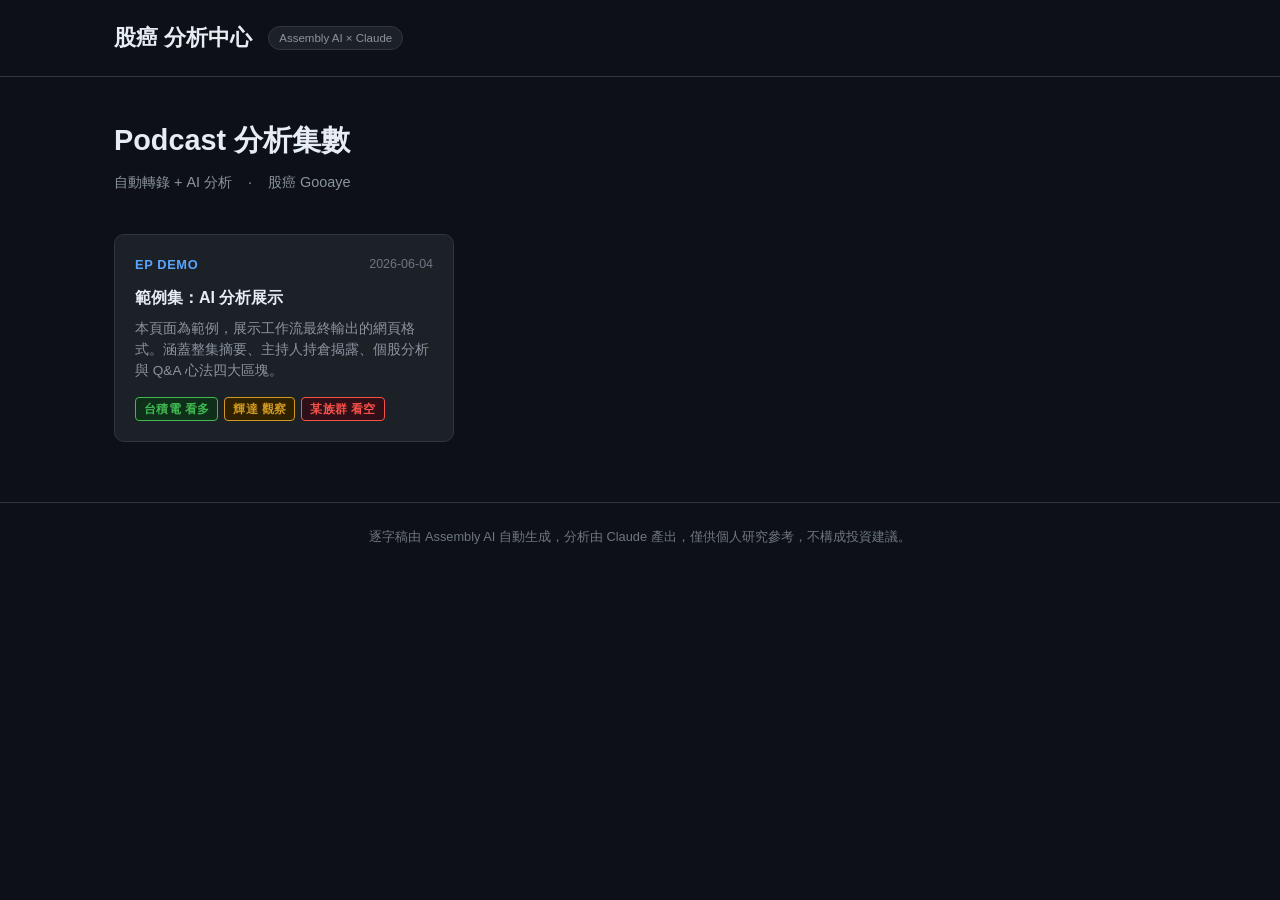
==== index.html @ 327561ce "Add files via upload" ====
<!DOCTYPE html>
<html lang="zh-TW">
<head>
  <meta charset="UTF-8" />
  <meta name="viewport" content="width=device-width, initial-scale=1.0" />
  <title>股癌 Podcast 分析中心</title>
  <link rel="stylesheet" href="style.css" />
</head>
<body>

  <header class="site-header">
    <div class="container">
      <h1><a href="index.html">股癌 分析中心</a></h1>
      <span class="header-badge">Assembly AI × Claude</span>
    </div>
  </header>

  <main class="container">
    <div class="page-hero">
      <h2>Podcast 分析集數</h2>
      <div class="meta">
        <span class="meta-item">自動轉錄 + AI 分析</span>
        <span class="meta-item">·</span>
        <span class="meta-item">股癌 Gooaye</span>
      </div>
    </div>

    <!-- 集數卡片區：每次新增集數時，在此插入一張 .ep-card -->
    <div class="ep-grid" id="ep-grid">

      <!-- 範例卡片（有真實 JSON 後替換） -->
      <a href="ep-demo.html" style="text-decoration:none; color:inherit;">
        <div class="ep-card">
          <div class="ep-card-header">
            <span class="ep-num">EP DEMO</span>
            <span class="ep-date">2026-06-04</span>
          </div>
          <h3>範例集：AI 分析展示</h3>
          <p>本頁面為範例，展示工作流最終輸出的網頁格式。涵蓋整集摘要、主持人持倉揭露、個股分析與 Q&A 心法四大區塊。</p>
          <div class="ep-card-footer">
            <span class="badge badge-bullish">台積電 看多</span>
            <span class="badge badge-watchful">輝達 觀察</span>
            <span class="badge badge-bearish">某族群 看空</span>
          </div>
        </div>
      </a>

      <!-- ── 新集數插入點 ──
           格式：
           <a href="ep-XXX.html" style="text-decoration:none; color:inherit;">
             <div class="ep-card">
               <div class="ep-card-header">
                 <span class="ep-num">EP XXX</span>
                 <span class="ep-date">YYYY-MM-DD</span>
               </div>
               <h3>[集數標題]</h3>
               <p>[summary 前 120 字]</p>
               <div class="ep-card-footer">
                 [股票 badge ...]
               </div>
             </div>
           </a>
      -->

    </div>
  </main>

  <footer class="site-footer">
    <div class="container">
      逐字稿由 Assembly AI 自動生成，分析由 Claude 產出，僅供個人研究參考，不構成投資建議。
    </div>
  </footer>

</body>
</html>
---- style.css ----
* {
  margin: 0;
  padding: 0;
  box-sizing: border-box;
}

:root {
  --bg-primary: #0d1117;
  --bg-secondary: #161b22;
  --bg-card: #1c2128;
  --border: #30363d;
  --text-primary: #e6edf3;
  --text-secondary: #8b949e;
  --text-muted: #6e7681;
  --accent: #58a6ff;
  --accent-hover: #79b8ff;
  --bullish: #3fb950;
  --bullish-bg: #0f2f1a;
  --watchful: #d29922;
  --watchful-bg: #2f2100;
  --neutral: #8b949e;
  --neutral-bg: #21262d;
  --bearish: #f85149;
  --bearish-bg: #2f1018;
  --disclosure-accent: #bc8cff;
  --disclosure-bg: #1e1528;
}

body {
  background: var(--bg-primary);
  color: var(--text-primary);
  font-family: -apple-system, BlinkMacSystemFont, "Segoe UI", "Noto Sans TC",
    sans-serif;
  line-height: 1.6;
  min-height: 100vh;
}

a {
  color: var(--accent);
  text-decoration: none;
}
a:hover {
  color: var(--accent-hover);
  text-decoration: underline;
}

/* ── Layout ── */
.container {
  max-width: 1100px;
  margin: 0 auto;
  padding: 0 24px;
}

/* ── Site Header ── */
.site-header {
  border-bottom: 1px solid var(--border);
  padding: 20px 0;
  margin-bottom: 40px;
}
.site-header .container {
  display: flex;
  align-items: center;
  gap: 16px;
}
.site-header h1 {
  font-size: 1.4rem;
  font-weight: 700;
  color: var(--text-primary);
}
.site-header h1 a {
  color: inherit;
}
.site-header h1 a:hover {
  text-decoration: none;
  color: var(--accent-hover);
}
.header-badge {
  font-size: 0.72rem;
  background: var(--bg-card);
  border: 1px solid var(--border);
  border-radius: 20px;
  padding: 2px 10px;
  color: var(--text-secondary);
}

/* ── Page Hero ── */
.page-hero {
  margin-bottom: 40px;
}
.page-hero h2 {
  font-size: 1.8rem;
  font-weight: 700;
  margin-bottom: 8px;
}
.page-hero .meta {
  color: var(--text-secondary);
  font-size: 0.9rem;
  display: flex;
  flex-wrap: wrap;
  gap: 16px;
  align-items: center;
}
.meta-item {
  display: flex;
  align-items: center;
  gap: 6px;
}

/* ── Episode Grid (index page) ── */
.ep-grid {
  display: grid;
  grid-template-columns: repeat(auto-fill, minmax(320px, 1fr));
  gap: 16px;
}
.ep-card {
  background: var(--bg-card);
  border: 1px solid var(--border);
  border-radius: 10px;
  padding: 20px;
  transition: border-color 0.2s, transform 0.15s;
}
.ep-card:hover {
  border-color: var(--accent);
  transform: translateY(-2px);
}
.ep-card-header {
  display: flex;
  justify-content: space-between;
  align-items: flex-start;
  margin-bottom: 12px;
}
.ep-num {
  font-size: 0.8rem;
  color: var(--accent);
  font-weight: 600;
  letter-spacing: 0.05em;
}
.ep-date {
  font-size: 0.78rem;
  color: var(--text-muted);
}
.ep-card h3 {
  font-size: 1rem;
  font-weight: 600;
  margin-bottom: 8px;
  line-height: 1.4;
}
.ep-card p {
  font-size: 0.85rem;
  color: var(--text-secondary);
  line-height: 1.55;
  display: -webkit-box;
  -webkit-line-clamp: 3;
  -webkit-box-orient: vertical;
  overflow: hidden;
}
.ep-card-footer {
  margin-top: 16px;
  display: flex;
  flex-wrap: wrap;
  gap: 6px;
}

/* ── Sentiment Badge ── */
.badge {
  font-size: 0.72rem;
  font-weight: 600;
  border-radius: 4px;
  padding: 2px 8px;
  letter-spacing: 0.03em;
}
.badge-bullish {
  background: var(--bullish-bg);
  color: var(--bullish);
  border: 1px solid var(--bullish);
}
.badge-watchful {
  background: var(--watchful-bg);
  color: var(--watchful);
  border: 1px solid var(--watchful);
}
.badge-neutral {
  background: var(--neutral-bg);
  color: var(--neutral);
  border: 1px solid var(--border);
}
.badge-bearish {
  background: var(--bearish-bg);
  color: var(--bearish);
  border: 1px solid var(--bearish);
}

/* ── Section Nav (ep page) ── */
.section-nav {
  position: sticky;
  top: 0;
  background: var(--bg-primary);
  border-bottom: 1px solid var(--border);
  z-index: 10;
  margin-bottom: 36px;
}
.section-nav ul {
  list-style: none;
  display: flex;
  gap: 0;
  overflow-x: auto;
}
.section-nav li a {
  display: block;
  padding: 14px 20px;
  font-size: 0.88rem;
  color: var(--text-secondary);
  border-bottom: 2px solid transparent;
  white-space: nowrap;
  transition: color 0.15s, border-color 0.15s;
}
.section-nav li a:hover {
  color: var(--text-primary);
  text-decoration: none;
  border-bottom-color: var(--border);
}
.section-nav li a.active {
  color: var(--accent);
  border-bottom-color: var(--accent);
}

/* ── Section Block ── */
.section-block {
  margin-bottom: 56px;
  scroll-margin-top: 60px;
}
.section-block h2 {
  font-size: 1.2rem;
  font-weight: 700;
  margin-bottom: 20px;
  padding-bottom: 12px;
  border-bottom: 1px solid var(--border);
  display: flex;
  align-items: center;
  gap: 10px;
}
.section-icon {
  font-size: 1rem;
}

/* ── Summary ── */
.summary-text {
  background: var(--bg-card);
  border: 1px solid var(--border);
  border-radius: 10px;
  padding: 24px;
  font-size: 0.95rem;
  line-height: 1.85;
  color: var(--text-primary);
  white-space: pre-wrap;
}

/* ── Disclosure Cards ── */
.disclosure-list {
  display: flex;
  flex-direction: column;
  gap: 12px;
}
.disclosure-card {
  background: var(--disclosure-bg);
  border: 1px solid var(--disclosure-accent);
  border-radius: 8px;
  padding: 16px 20px;
}
.disclosure-card .ticker-row {
  display: flex;
  align-items: center;
  gap: 10px;
  margin-bottom: 8px;
}
.disclosure-ticker {
  font-size: 0.85rem;
  font-weight: 700;
  color: var(--disclosure-accent);
  background: rgba(188, 140, 255, 0.1);
  border-radius: 4px;
  padding: 2px 8px;
}
.disclosure-action {
  font-size: 0.8rem;
  color: var(--text-secondary);
}
.disclosure-card blockquote {
  font-size: 0.88rem;
  color: var(--text-secondary);
  font-style: italic;
  border-left: 3px solid var(--disclosure-accent);
  padding-left: 12px;
  margin: 0;
  line-height: 1.7;
}

/* ── Stock Analysis ── */
.stock-grid {
  display: grid;
  grid-template-columns: repeat(auto-fill, minmax(340px, 1fr));
  gap: 16px;
}
.stock-card {
  background: var(--bg-card);
  border: 1px solid var(--border);
  border-radius: 10px;
  padding: 18px 20px;
}
.stock-card-header {
  display: flex;
  align-items: center;
  justify-content: space-between;
  margin-bottom: 12px;
  flex-wrap: wrap;
  gap: 8px;
}
.stock-tickers {
  display: flex;
  flex-wrap: wrap;
  gap: 6px;
  align-items: center;
}
.stock-ticker {
  font-size: 0.82rem;
  font-weight: 700;
  background: var(--bg-secondary);
  border: 1px solid var(--border);
  border-radius: 4px;
  padding: 2px 8px;
  color: var(--text-primary);
}
.host-owned-dot {
  font-size: 0.72rem;
  color: var(--disclosure-accent);
  background: rgba(188, 140, 255, 0.1);
  border-radius: 4px;
  padding: 2px 7px;
}
.stock-analysis {
  font-size: 0.875rem;
  color: var(--text-secondary);
  line-height: 1.7;
  margin-bottom: 10px;
}
.stock-risk {
  font-size: 0.8rem;
  color: var(--bearish);
  background: var(--bearish-bg);
  border-radius: 4px;
  padding: 4px 10px;
  display: inline-block;
}

/* ── Q&A ── */
.qa-list {
  display: flex;
  flex-direction: column;
  gap: 20px;
}
.qa-card {
  background: var(--bg-card);
  border: 1px solid var(--border);
  border-radius: 10px;
  overflow: hidden;
}
.qa-question {
  background: var(--bg-secondary);
  padding: 14px 20px;
  font-size: 0.9rem;
  font-weight: 600;
  color: var(--text-primary);
  border-bottom: 1px solid var(--border);
}
.qa-body {
  padding: 16px 20px;
}
.qa-points {
  margin: 0 0 12px 0;
  padding-left: 18px;
}
.qa-points li {
  font-size: 0.875rem;
  color: var(--text-secondary);
  line-height: 1.7;
  margin-bottom: 4px;
}
.qa-takeaway {
  background: rgba(88, 166, 255, 0.08);
  border: 1px solid rgba(88, 166, 255, 0.25);
  border-radius: 6px;
  padding: 10px 14px;
  font-size: 0.84rem;
  color: var(--accent-hover);
  font-style: italic;
}
.qa-takeaway::before {
  content: "金句：";
  font-style: normal;
  font-weight: 600;
  margin-right: 4px;
}

/* ── Back Nav ── */
.back-nav {
  margin-bottom: 24px;
  font-size: 0.88rem;
}

/* ── Empty State ── */
.empty-state {
  text-align: center;
  padding: 80px 24px;
  color: var(--text-muted);
}
.empty-state h3 {
  font-size: 1.1rem;
  margin-bottom: 8px;
  color: var(--text-secondary);
}

/* ── Footer ── */
.site-footer {
  border-top: 1px solid var(--border);
  padding: 24px 0;
  margin-top: 60px;
  color: var(--text-muted);
  font-size: 0.8rem;
  text-align: center;
}

/* ── Responsive ── */
@media (max-width: 600px) {
  .ep-grid {
    grid-template-columns: 1fr;
  }
  .stock-grid {
    grid-template-columns: 1fr;
  }
  .section-nav li a {
    padding: 12px 14px;
    font-size: 0.82rem;
  }
}
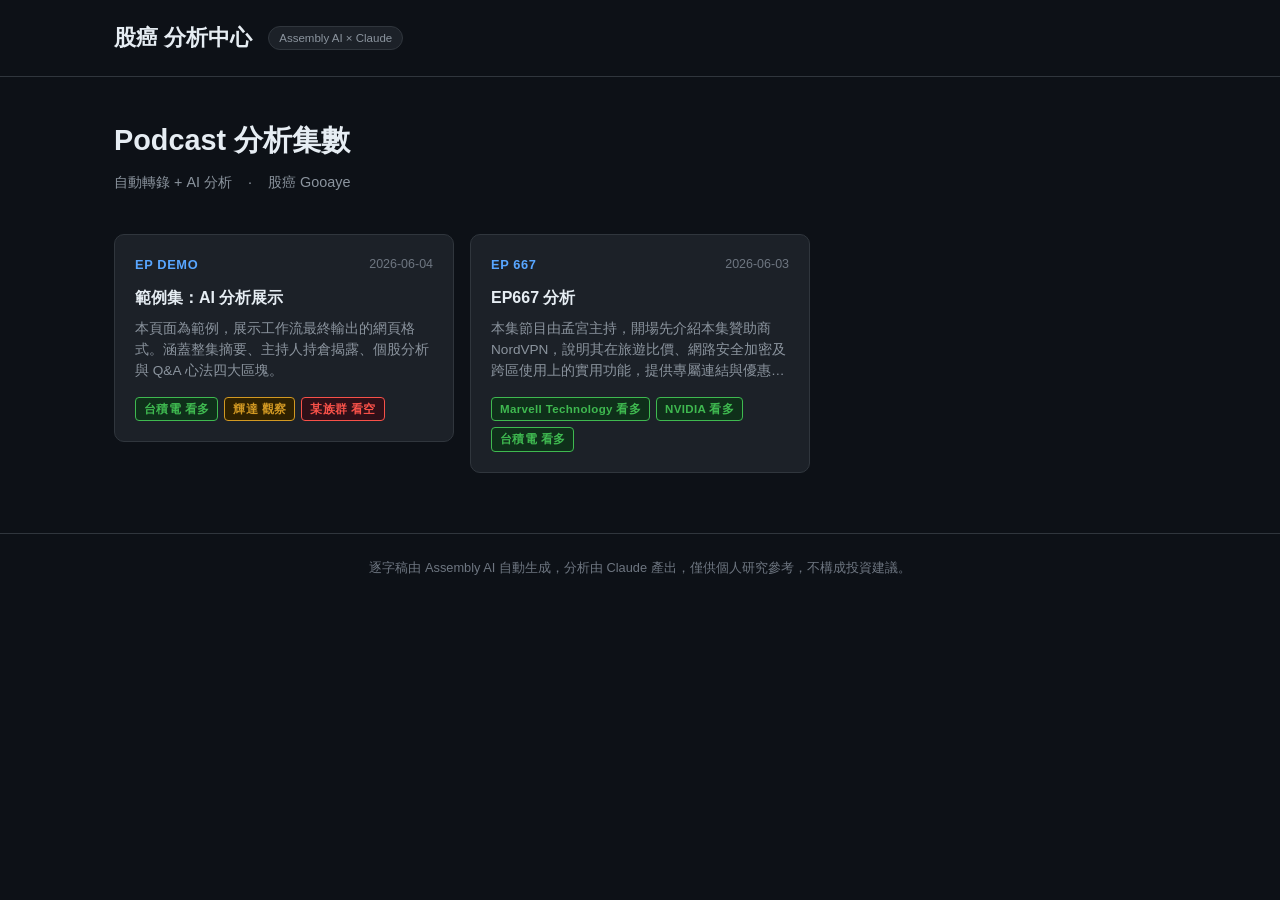
==== commit 2a5b4479: "add EP667 analysis" ====
--- a/index.html
+++ b/index.html
@@ -45,6 +45,26 @@
         </div>
       </a>
 
+      
+      <!-- EP667 -->
+      <a href="ep-667.html" style="text-decoration:none; color:inherit;">
+        <div class="ep-card">
+          <div class="ep-card-header">
+            <span class="ep-num">EP 667</span>
+            <span class="ep-date">2026-06-03</span>
+          </div>
+          <h3>EP667 分析</h3>
+          <p>本集節目由孟宮主持，開場先介紹本集贊助商NordVPN，說明其在旅遊比價、網路安全加密及跨區使用上的實用功能，提供專屬連結與優惠碼GOOAYE，購買兩年方案加送4個月並附30天退款保證。
+
+接著孟宮分享個人近況，提到正在實踐「慢下來運動」，</p>
+          <div class="ep-card-footer">
+            <span class="badge badge-bullish">Marvell Technology 看多</span>
+            <span class="badge badge-bullish">NVIDIA 看多</span>
+            <span class="badge badge-bullish">台積電 看多</span>
+            
+          </div>
+        </div>
+      </a>
       <!-- ── 新集數插入點 ──
            格式：
            <a href="ep-XXX.html" style="text-decoration:none; color:inherit;">
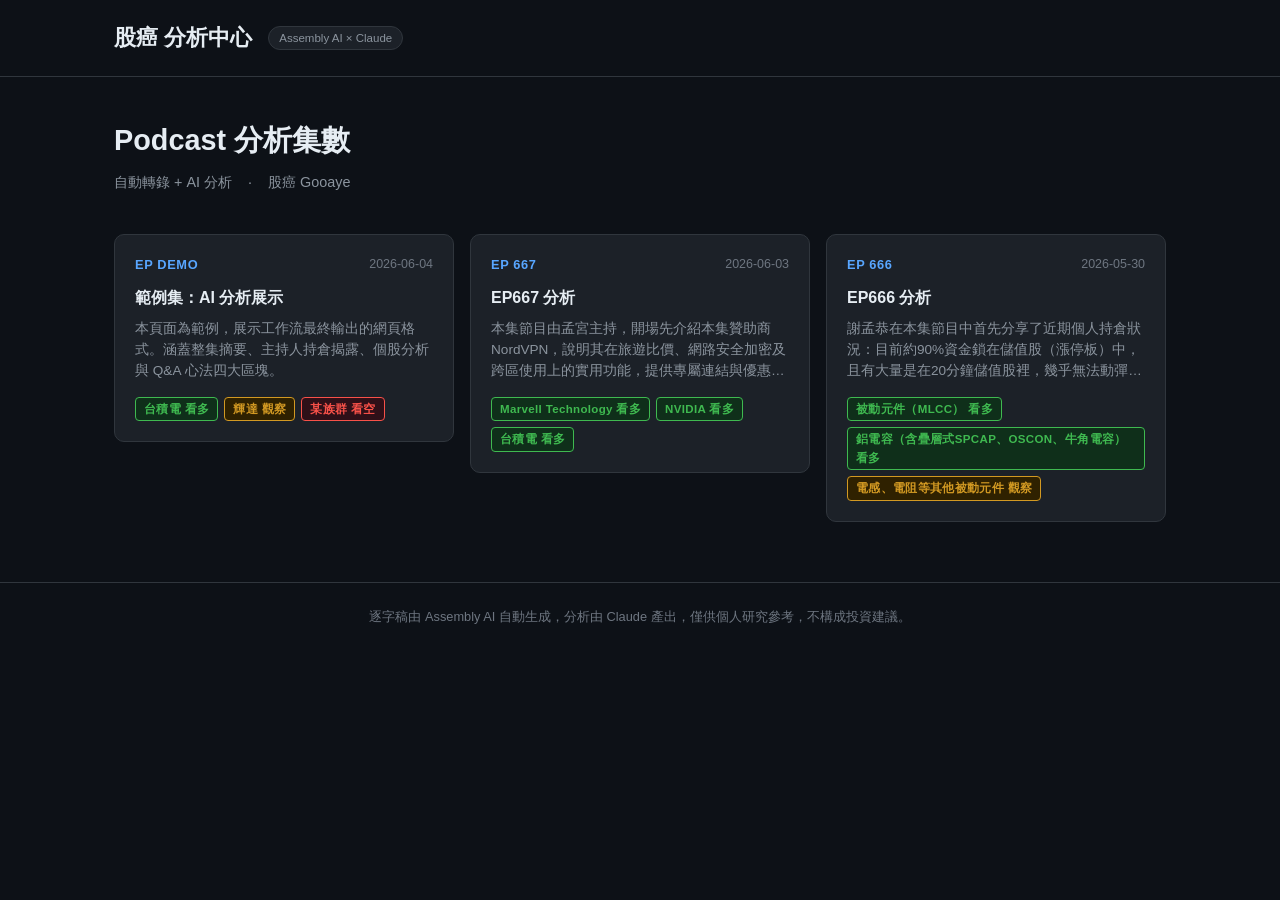
==== commit 64f86be7: "add EP666 analysis" ====
--- a/index.html
+++ b/index.html
@@ -65,6 +65,24 @@
           </div>
         </div>
       </a>
+      
+      <!-- EP666 -->
+      <a href="ep-666.html" style="text-decoration:none; color:inherit;">
+        <div class="ep-card">
+          <div class="ep-card-header">
+            <span class="ep-num">EP 666</span>
+            <span class="ep-date">2026-05-30</span>
+          </div>
+          <h3>EP666 分析</h3>
+          <p>謝孟恭在本集節目中首先分享了近期個人持倉狀況：目前約90%資金鎖在儲值股（漲停板）中，且有大量是在20分鐘儲值股裡，幾乎無法動彈。他說明自己過去習慣用融資槓桿不斷加碼的操作模式——買滿後抵押部位借出資金再買，隨著股價上漲維持率改善再繼續加碼</p>
+          <div class="ep-card-footer">
+            <span class="badge badge-bullish">被動元件（MLCC） 看多</span>
+            <span class="badge badge-bullish">鋁電容（含疊層式SPCAP、OSCON、牛角電容） 看多</span>
+            <span class="badge badge-watchful">電感、電阻等其他被動元件 觀察</span>
+            
+          </div>
+        </div>
+      </a>
       <!-- ── 新集數插入點 ──
            格式：
            <a href="ep-XXX.html" style="text-decoration:none; color:inherit;">
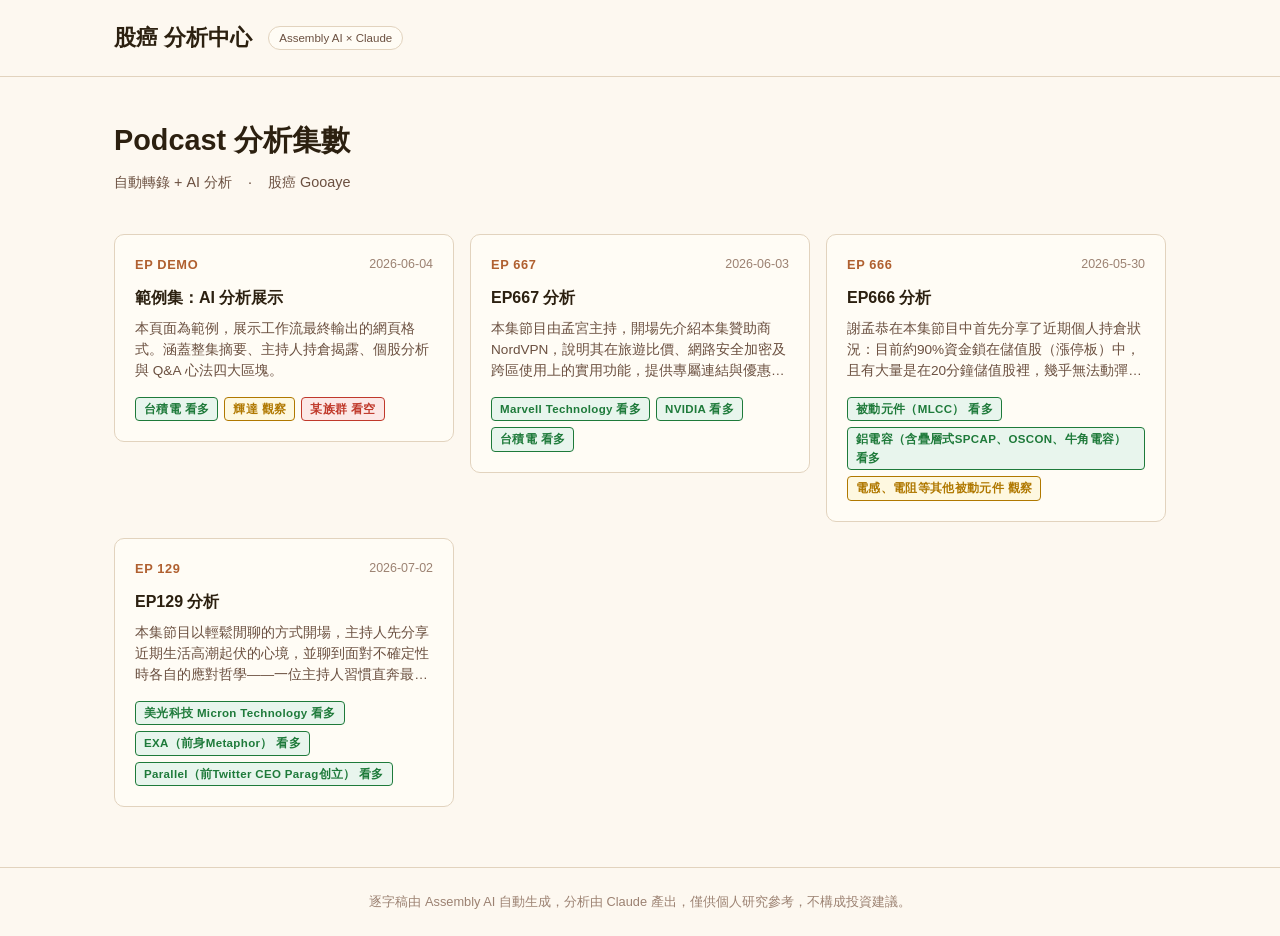
==== commit 6a45eeb6: "add EP129 analysis" ====
--- a/index.html
+++ b/index.html
@@ -83,6 +83,26 @@
           </div>
         </div>
       </a>
+      
+      <!-- EP129 -->
+      <a href="ep-129.html" style="text-decoration:none; color:inherit;">
+        <div class="ep-card">
+          <div class="ep-card-header">
+            <span class="ep-num">EP 129</span>
+            <span class="ep-date">2026-07-02</span>
+          </div>
+          <h3>EP129 分析</h3>
+          <p>本集節目以輕鬆閒聊的方式開場，主持人先分享近期生活高潮起伏的心境，並聊到面對不確定性時各自的應對哲學——一位主持人習慣直奔最糟結局再往回推備案，另一位則反思自己是否屬於「蠅頭小利派」，在這個每天千點震盪的市場裡愈來愈難保持平靜。
+
+話題自然</p>
+          <div class="ep-card-footer">
+            <span class="badge badge-bullish">美光科技 Micron Technology 看多</span>
+            <span class="badge badge-bullish">EXA（前身Metaphor） 看多</span>
+            <span class="badge badge-bullish">Parallel（前Twitter CEO Parag创立） 看多</span>
+            
+          </div>
+        </div>
+      </a>
       <!-- ── 新集數插入點 ──
            格式：
            <a href="ep-XXX.html" style="text-decoration:none; color:inherit;">
--- a/style.css
+++ b/style.css
@@ -5,25 +5,25 @@
 }
 
 :root {
-  --bg-primary: #0d1117;
-  --bg-secondary: #161b22;
-  --bg-card: #1c2128;
-  --border: #30363d;
-  --text-primary: #e6edf3;
-  --text-secondary: #8b949e;
-  --text-muted: #6e7681;
-  --accent: #58a6ff;
-  --accent-hover: #79b8ff;
-  --bullish: #3fb950;
-  --bullish-bg: #0f2f1a;
-  --watchful: #d29922;
-  --watchful-bg: #2f2100;
-  --neutral: #8b949e;
-  --neutral-bg: #21262d;
-  --bearish: #f85149;
-  --bearish-bg: #2f1018;
-  --disclosure-accent: #bc8cff;
-  --disclosure-bg: #1e1528;
+  --bg-primary: #fdf8f0;
+  --bg-secondary: #f5ede0;
+  --bg-card: #fffcf5;
+  --border: #e2d3be;
+  --text-primary: #2c2010;
+  --text-secondary: #6b5040;
+  --text-muted: #9c8272;
+  --accent: #b06030;
+  --accent-hover: #8f4a1f;
+  --bullish: #1e7a3a;
+  --bullish-bg: #e8f5ed;
+  --watchful: #b07800;
+  --watchful-bg: #fef8e0;
+  --neutral: #7a6b5a;
+  --neutral-bg: #ede8e0;
+  --bearish: #c0392b;
+  --bearish-bg: #fce8e6;
+  --disclosure-accent: #7c52b4;
+  --disclosure-bg: #f3edfb;
 }
 
 body {
@@ -277,7 +277,7 @@
   font-size: 0.85rem;
   font-weight: 700;
   color: var(--disclosure-accent);
-  background: rgba(188, 140, 255, 0.1);
+  background: rgba(124, 82, 180, 0.08);
   border-radius: 4px;
   padding: 2px 8px;
 }
@@ -333,7 +333,7 @@
 .host-owned-dot {
   font-size: 0.72rem;
   color: var(--disclosure-accent);
-  background: rgba(188, 140, 255, 0.1);
+  background: rgba(124, 82, 180, 0.08);
   border-radius: 4px;
   padding: 2px 7px;
 }
@@ -386,8 +386,8 @@
   margin-bottom: 4px;
 }
 .qa-takeaway {
-  background: rgba(88, 166, 255, 0.08);
-  border: 1px solid rgba(88, 166, 255, 0.25);
+  background: rgba(176, 96, 48, 0.07);
+  border: 1px solid rgba(176, 96, 48, 0.25);
   border-radius: 6px;
   padding: 10px 14px;
   font-size: 0.84rem;
